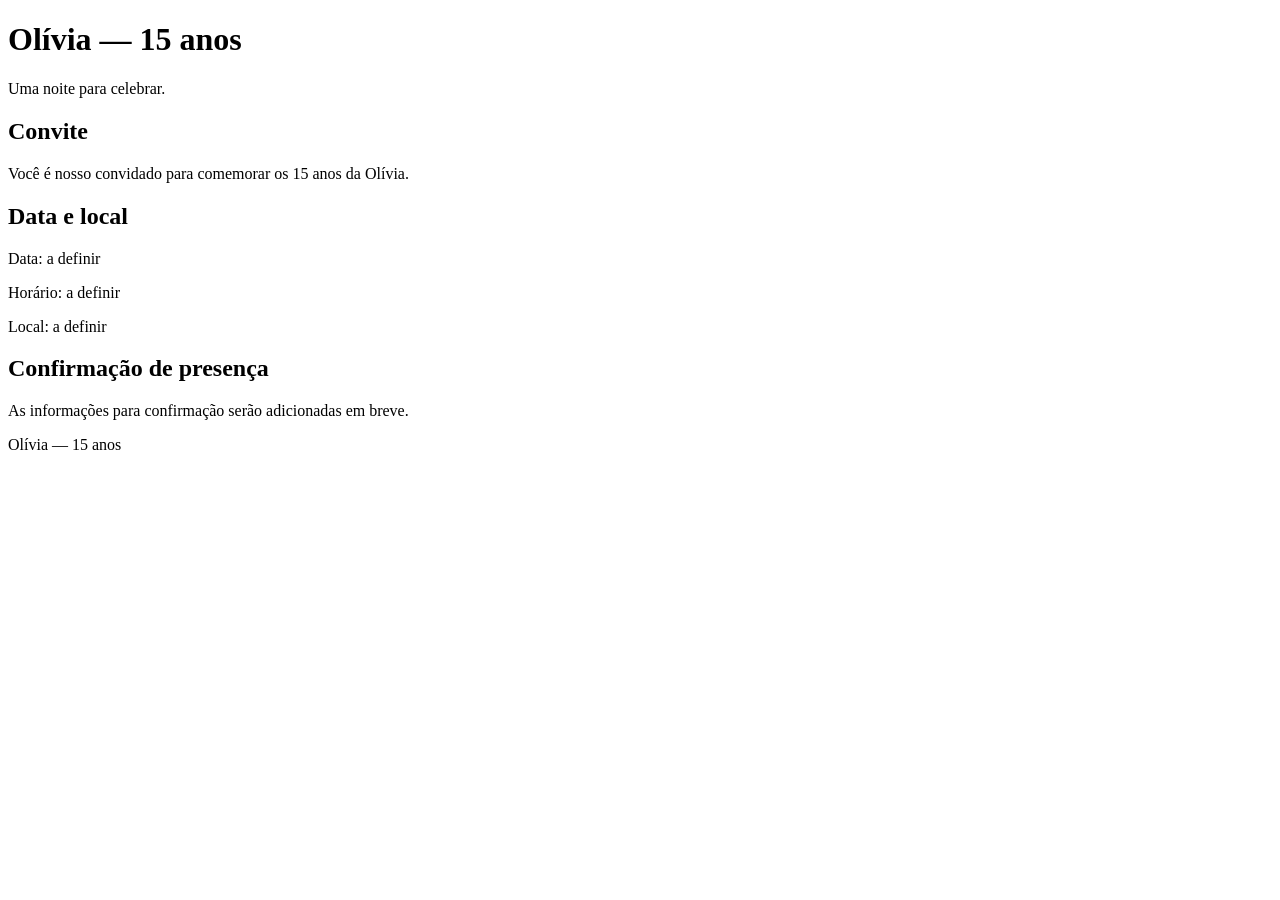
==== index.html @ 4bb615b5 "feat: create raw event index" ====
<!doctype html>
<html lang="pt-BR">
<head>
  <meta charset="utf-8">
  <meta name="viewport" content="width=device-width, initial-scale=1">
  <title>Olívia — 15 anos</title>
</head>
<body>
  <header>
    <h1>Olívia — 15 anos</h1>
    <p>Uma noite para celebrar.</p>
  </header>

  <main>
    <section id="convite">
      <h2>Convite</h2>
      <p>Você é nosso convidado para comemorar os 15 anos da Olívia.</p>
    </section>

    <section id="data-e-local">
      <h2>Data e local</h2>
      <p>Data: a definir</p>
      <p>Horário: a definir</p>
      <p>Local: a definir</p>
    </section>

    <section id="confirmacao">
      <h2>Confirmação de presença</h2>
      <p>As informações para confirmação serão adicionadas em breve.</p>
    </section>
  </main>

  <footer>
    <p>Olívia — 15 anos</p>
  </footer>
</body>
</html>
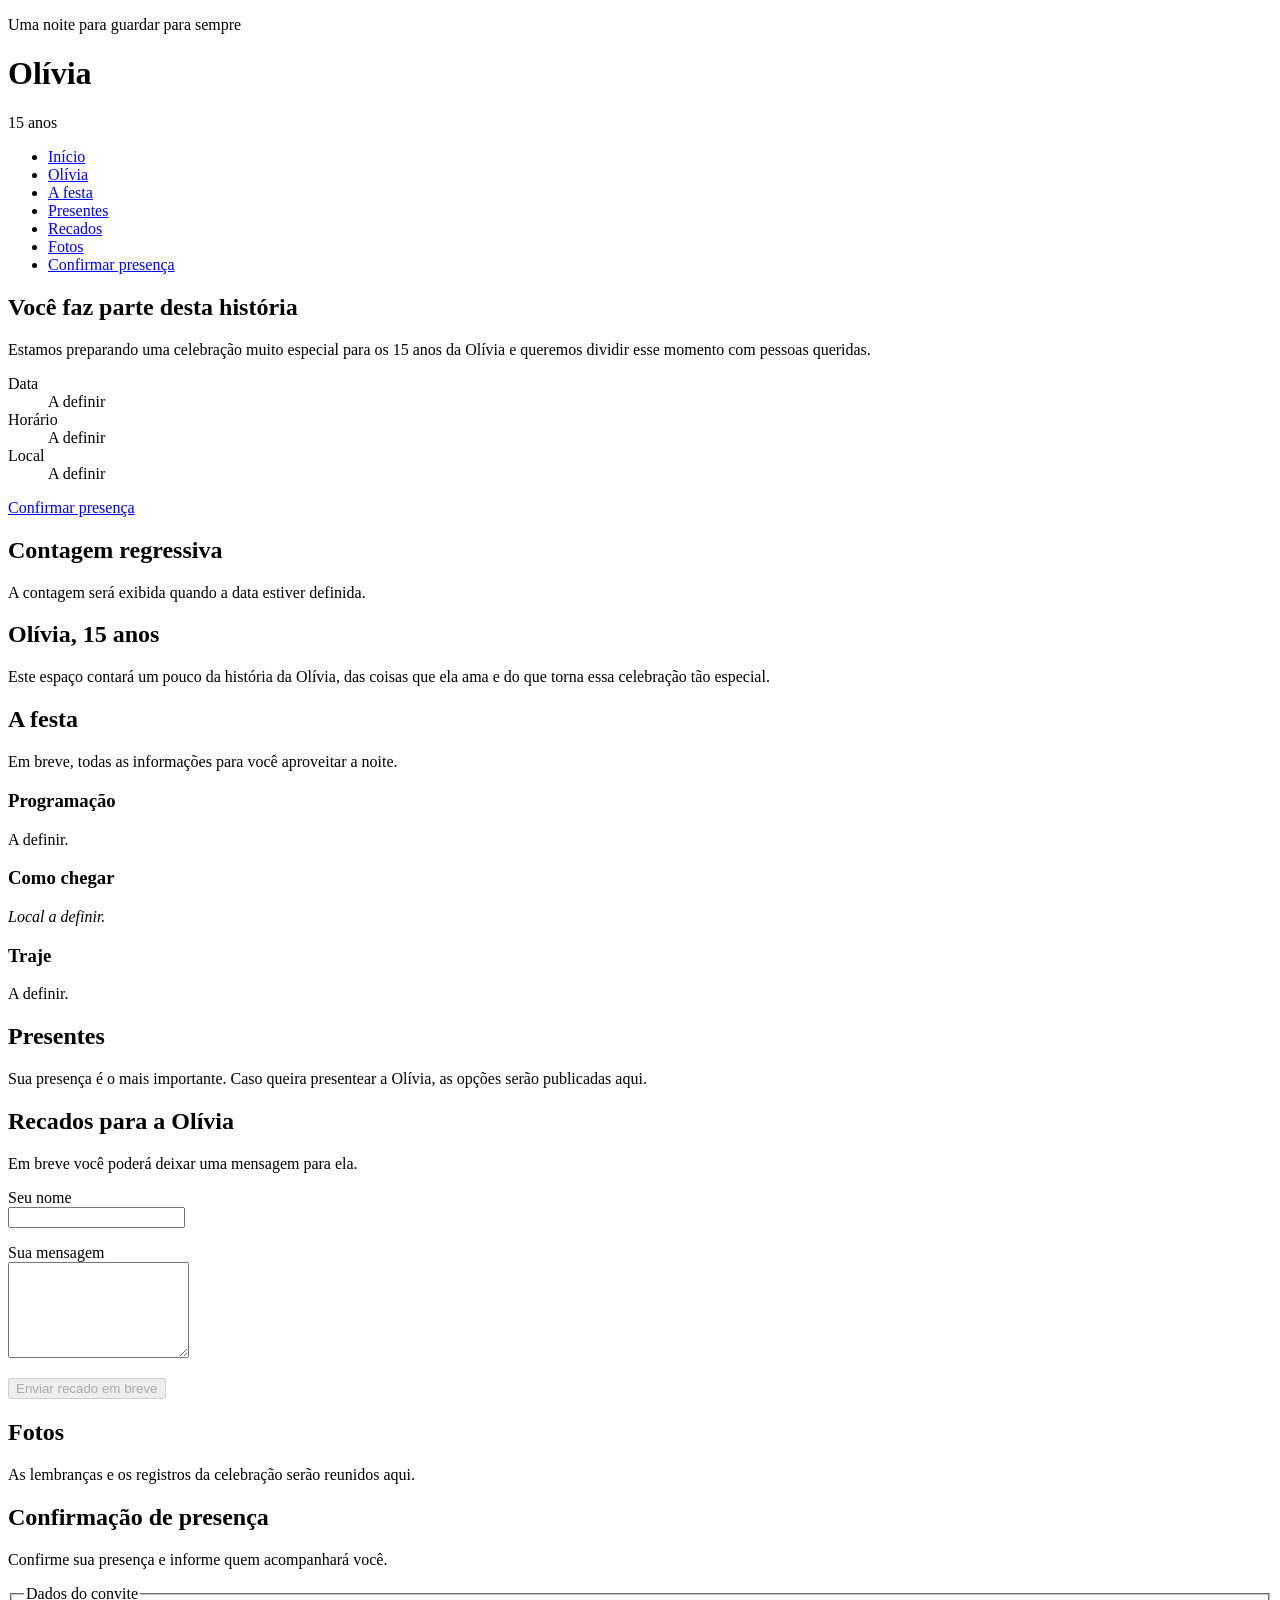
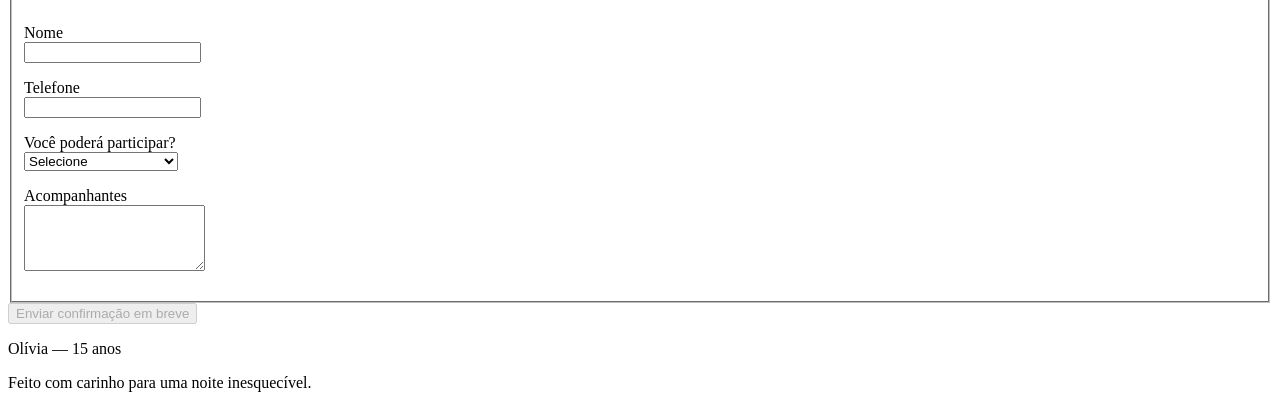
==== commit 83fa3612: "feat: structure Olivia 15 event index" ====
--- a/index.html
+++ b/index.html
@@ -3,35 +3,160 @@
 <head>
   <meta charset="utf-8">
   <meta name="viewport" content="width=device-width, initial-scale=1">
+  <meta name="description" content="Celebração dos 15 anos da Olívia.">
   <title>Olívia — 15 anos</title>
 </head>
 <body>
   <header>
-    <h1>Olívia — 15 anos</h1>
-    <p>Uma noite para celebrar.</p>
+    <p>Uma noite para guardar para sempre</p>
+    <h1>Olívia</h1>
+    <p>15 anos</p>
+
+    <nav aria-label="Navegação principal">
+      <ul>
+        <li><a href="#inicio">Início</a></li>
+        <li><a href="#olivia">Olívia</a></li>
+        <li><a href="#festa">A festa</a></li>
+        <li><a href="#presentes">Presentes</a></li>
+        <li><a href="#recados">Recados</a></li>
+        <li><a href="#fotos">Fotos</a></li>
+        <li><a href="#confirmacao">Confirmar presença</a></li>
+      </ul>
+    </nav>
   </header>
 
   <main>
-    <section id="convite">
-      <h2>Convite</h2>
-      <p>Você é nosso convidado para comemorar os 15 anos da Olívia.</p>
+    <section id="inicio" aria-labelledby="titulo-convite">
+      <h2 id="titulo-convite">Você faz parte desta história</h2>
+      <p>
+        Estamos preparando uma celebração muito especial para os 15 anos da Olívia
+        e queremos dividir esse momento com pessoas queridas.
+      </p>
+
+      <dl>
+        <div>
+          <dt>Data</dt>
+          <dd>A definir</dd>
+        </div>
+        <div>
+          <dt>Horário</dt>
+          <dd>A definir</dd>
+        </div>
+        <div>
+          <dt>Local</dt>
+          <dd>A definir</dd>
+        </div>
+      </dl>
+
+      <p><a href="#confirmacao">Confirmar presença</a></p>
     </section>
 
-    <section id="data-e-local">
-      <h2>Data e local</h2>
-      <p>Data: a definir</p>
-      <p>Horário: a definir</p>
-      <p>Local: a definir</p>
+    <section id="contagem" aria-labelledby="titulo-contagem">
+      <h2 id="titulo-contagem">Contagem regressiva</h2>
+      <p>A contagem será exibida quando a data estiver definida.</p>
     </section>
 
-    <section id="confirmacao">
-      <h2>Confirmação de presença</h2>
-      <p>As informações para confirmação serão adicionadas em breve.</p>
+    <section id="olivia" aria-labelledby="titulo-olivia">
+      <h2 id="titulo-olivia">Olívia, 15 anos</h2>
+      <p>
+        Este espaço contará um pouco da história da Olívia, das coisas que ela ama
+        e do que torna essa celebração tão especial.
+      </p>
+    </section>
+
+    <section id="festa" aria-labelledby="titulo-festa">
+      <h2 id="titulo-festa">A festa</h2>
+      <p>Em breve, todas as informações para você aproveitar a noite.</p>
+
+      <article>
+        <h3>Programação</h3>
+        <p>A definir.</p>
+      </article>
+
+      <article>
+        <h3>Como chegar</h3>
+        <address>Local a definir.</address>
+      </article>
+
+      <article>
+        <h3>Traje</h3>
+        <p>A definir.</p>
+      </article>
+    </section>
+
+    <section id="presentes" aria-labelledby="titulo-presentes">
+      <h2 id="titulo-presentes">Presentes</h2>
+      <p>
+        Sua presença é o mais importante. Caso queira presentear a Olívia,
+        as opções serão publicadas aqui.
+      </p>
+    </section>
+
+    <section id="recados" aria-labelledby="titulo-recados">
+      <h2 id="titulo-recados">Recados para a Olívia</h2>
+      <p>Em breve você poderá deixar uma mensagem para ela.</p>
+
+      <form>
+        <p>
+          <label for="nome-recado">Seu nome</label><br>
+          <input id="nome-recado" name="nome" type="text" autocomplete="name">
+        </p>
+
+        <p>
+          <label for="mensagem-recado">Sua mensagem</label><br>
+          <textarea id="mensagem-recado" name="mensagem" rows="6"></textarea>
+        </p>
+
+        <button type="submit" disabled>Enviar recado em breve</button>
+      </form>
+    </section>
+
+    <section id="fotos" aria-labelledby="titulo-fotos">
+      <h2 id="titulo-fotos">Fotos</h2>
+      <p>As lembranças e os registros da celebração serão reunidos aqui.</p>
+    </section>
+
+    <section id="confirmacao" aria-labelledby="titulo-confirmacao">
+      <h2 id="titulo-confirmacao">Confirmação de presença</h2>
+      <p>Confirme sua presença e informe quem acompanhará você.</p>
+
+      <form>
+        <fieldset>
+          <legend>Dados do convite</legend>
+
+          <p>
+            <label for="nome-convidado">Nome</label><br>
+            <input id="nome-convidado" name="nome" type="text" autocomplete="name" required>
+          </p>
+
+          <p>
+            <label for="telefone-convidado">Telefone</label><br>
+            <input id="telefone-convidado" name="telefone" type="tel" autocomplete="tel">
+          </p>
+
+          <p>
+            <label for="presenca">Você poderá participar?</label><br>
+            <select id="presenca" name="presenca" required>
+              <option value="">Selecione</option>
+              <option value="sim">Sim, estarei presente</option>
+              <option value="nao">Não poderei participar</option>
+            </select>
+          </p>
+
+          <p>
+            <label for="acompanhantes">Acompanhantes</label><br>
+            <textarea id="acompanhantes" name="acompanhantes" rows="4"></textarea>
+          </p>
+        </fieldset>
+
+        <button type="submit" disabled>Enviar confirmação em breve</button>
+      </form>
     </section>
   </main>
 
   <footer>
     <p>Olívia — 15 anos</p>
+    <p>Feito com carinho para uma noite inesquecível.</p>
   </footer>
 </body>
 </html>
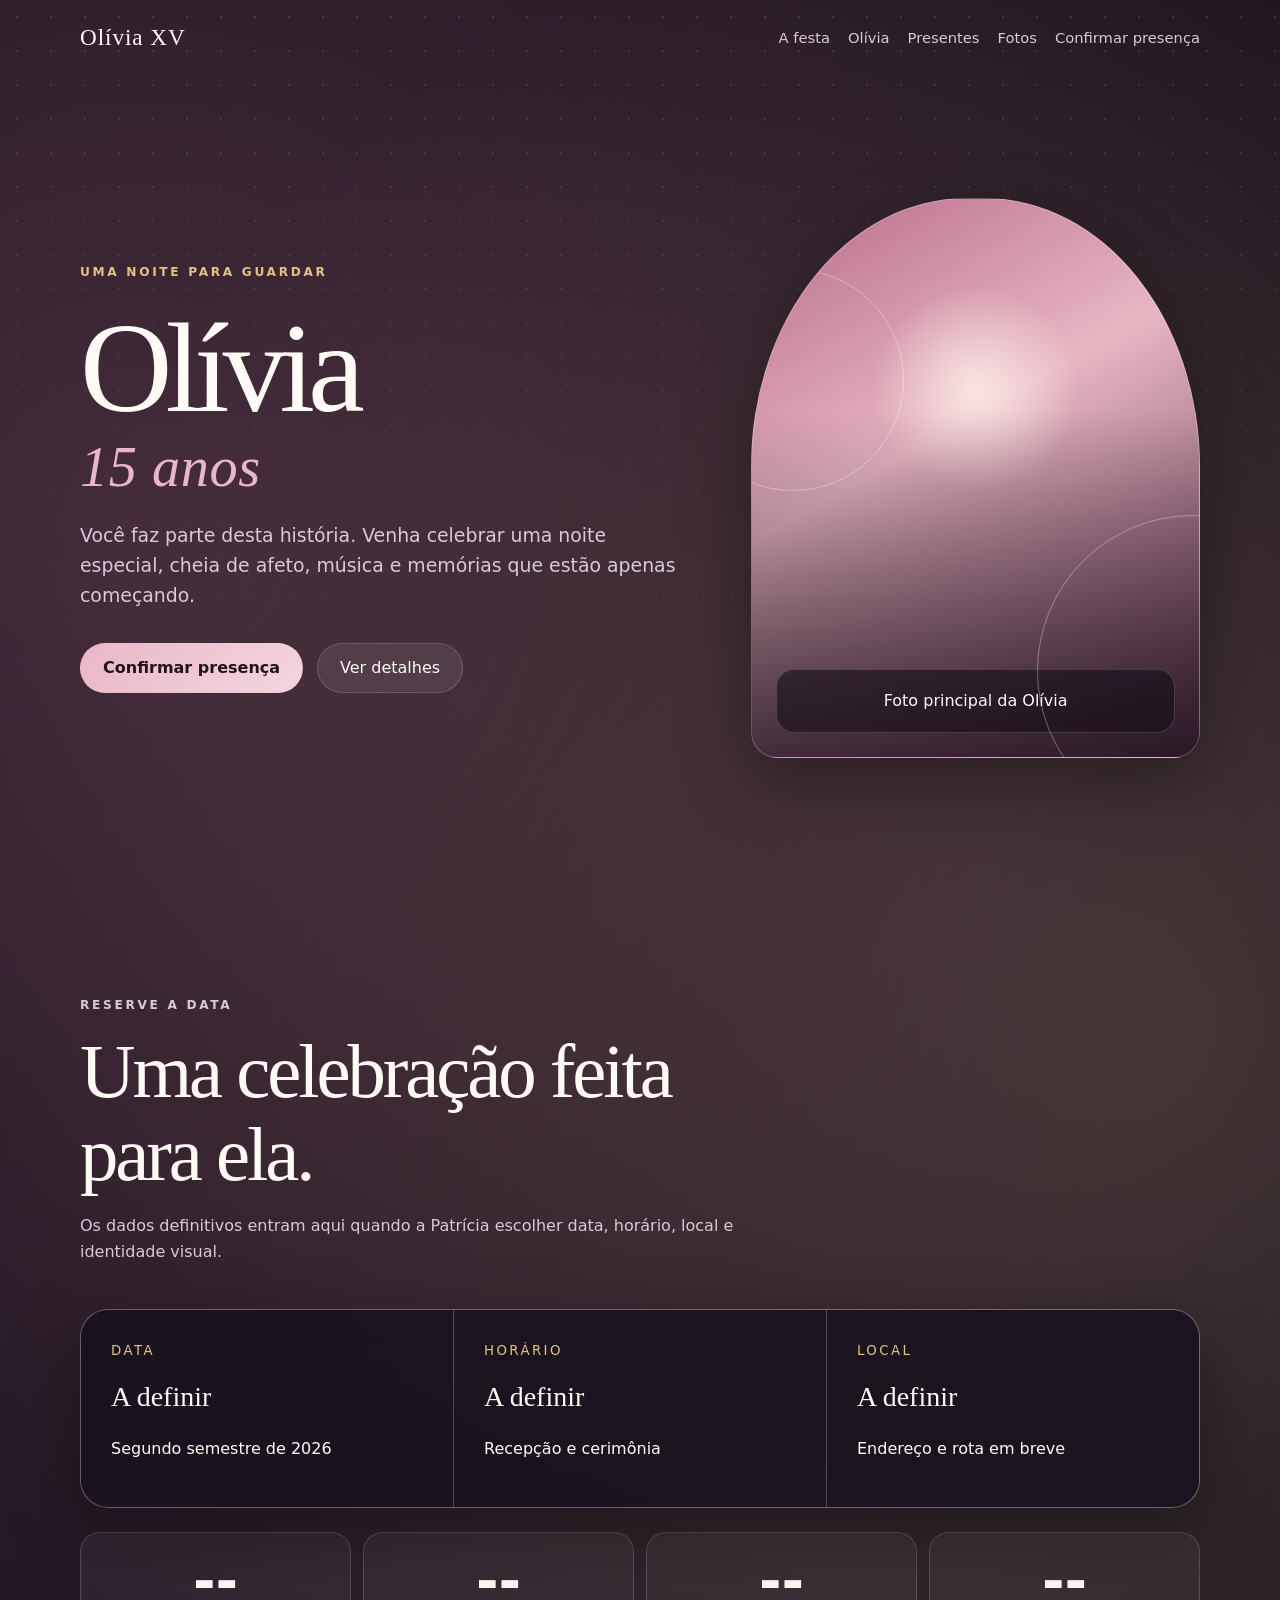
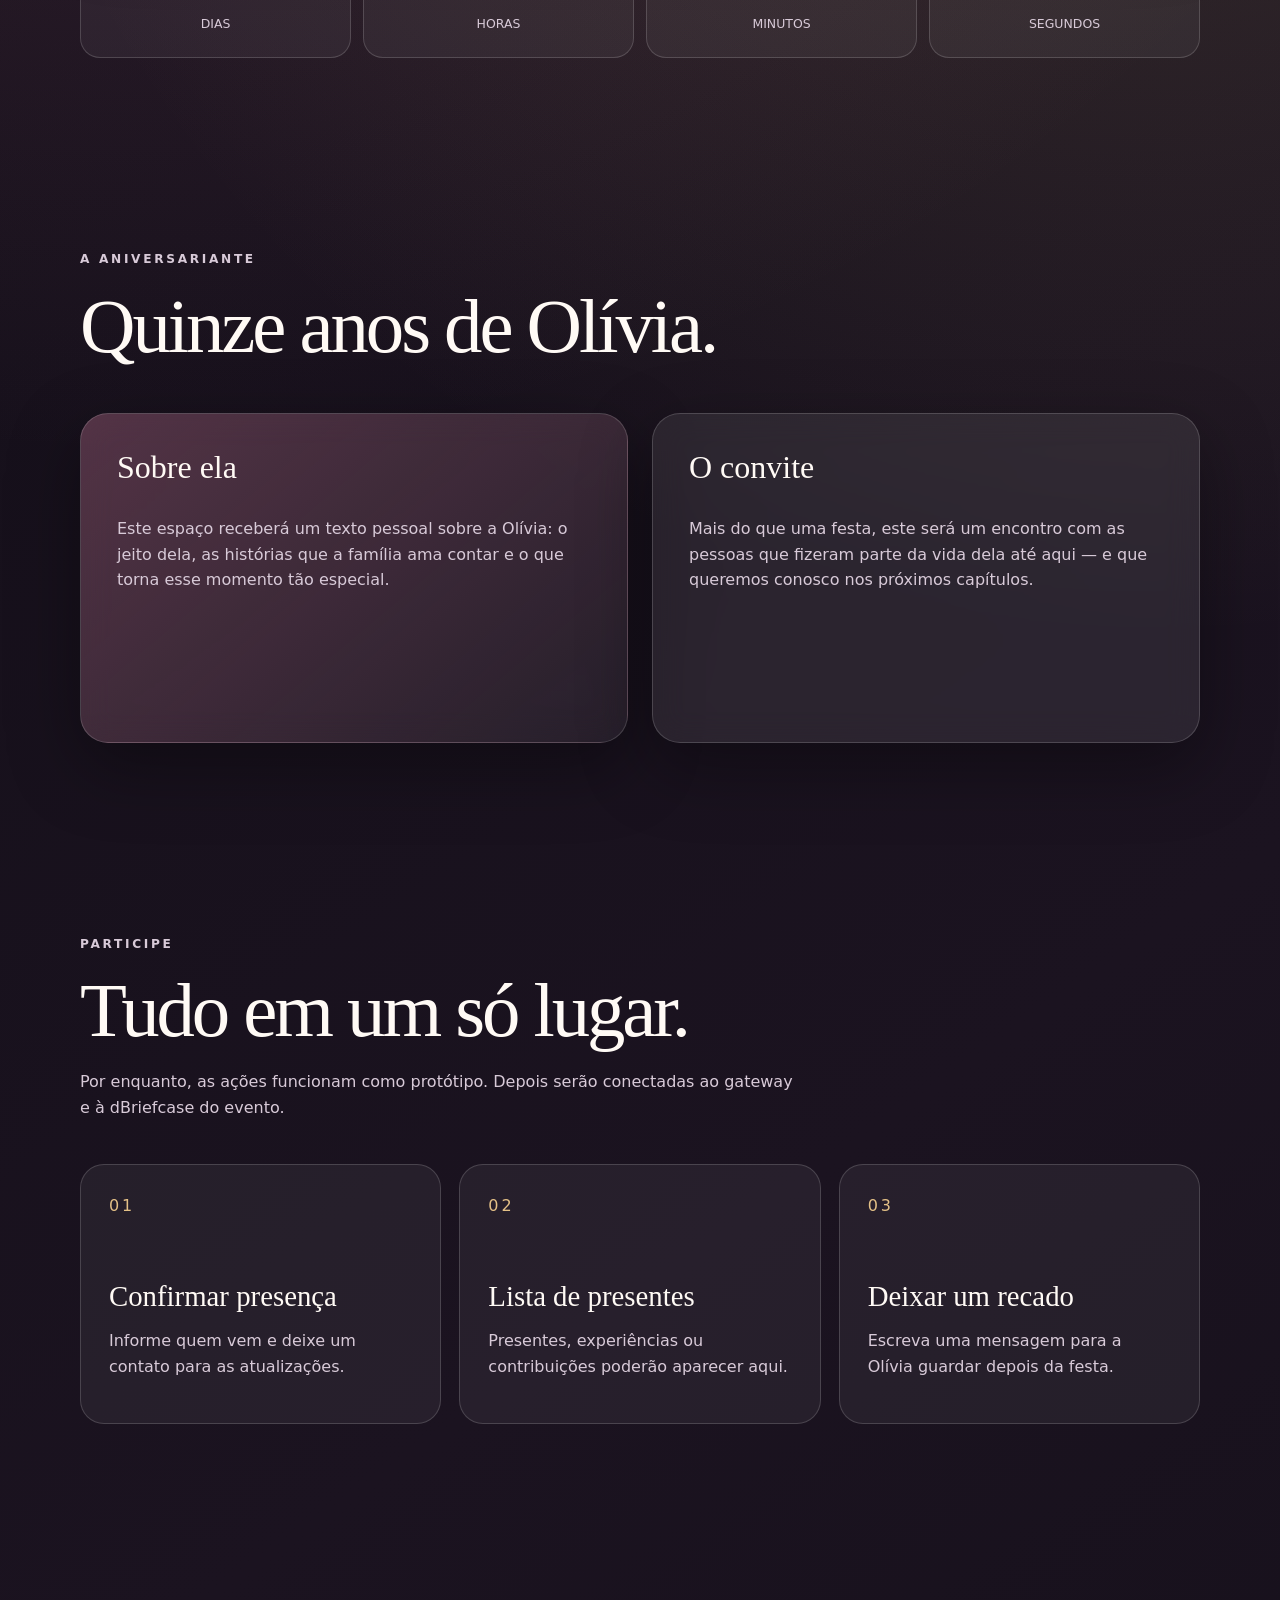
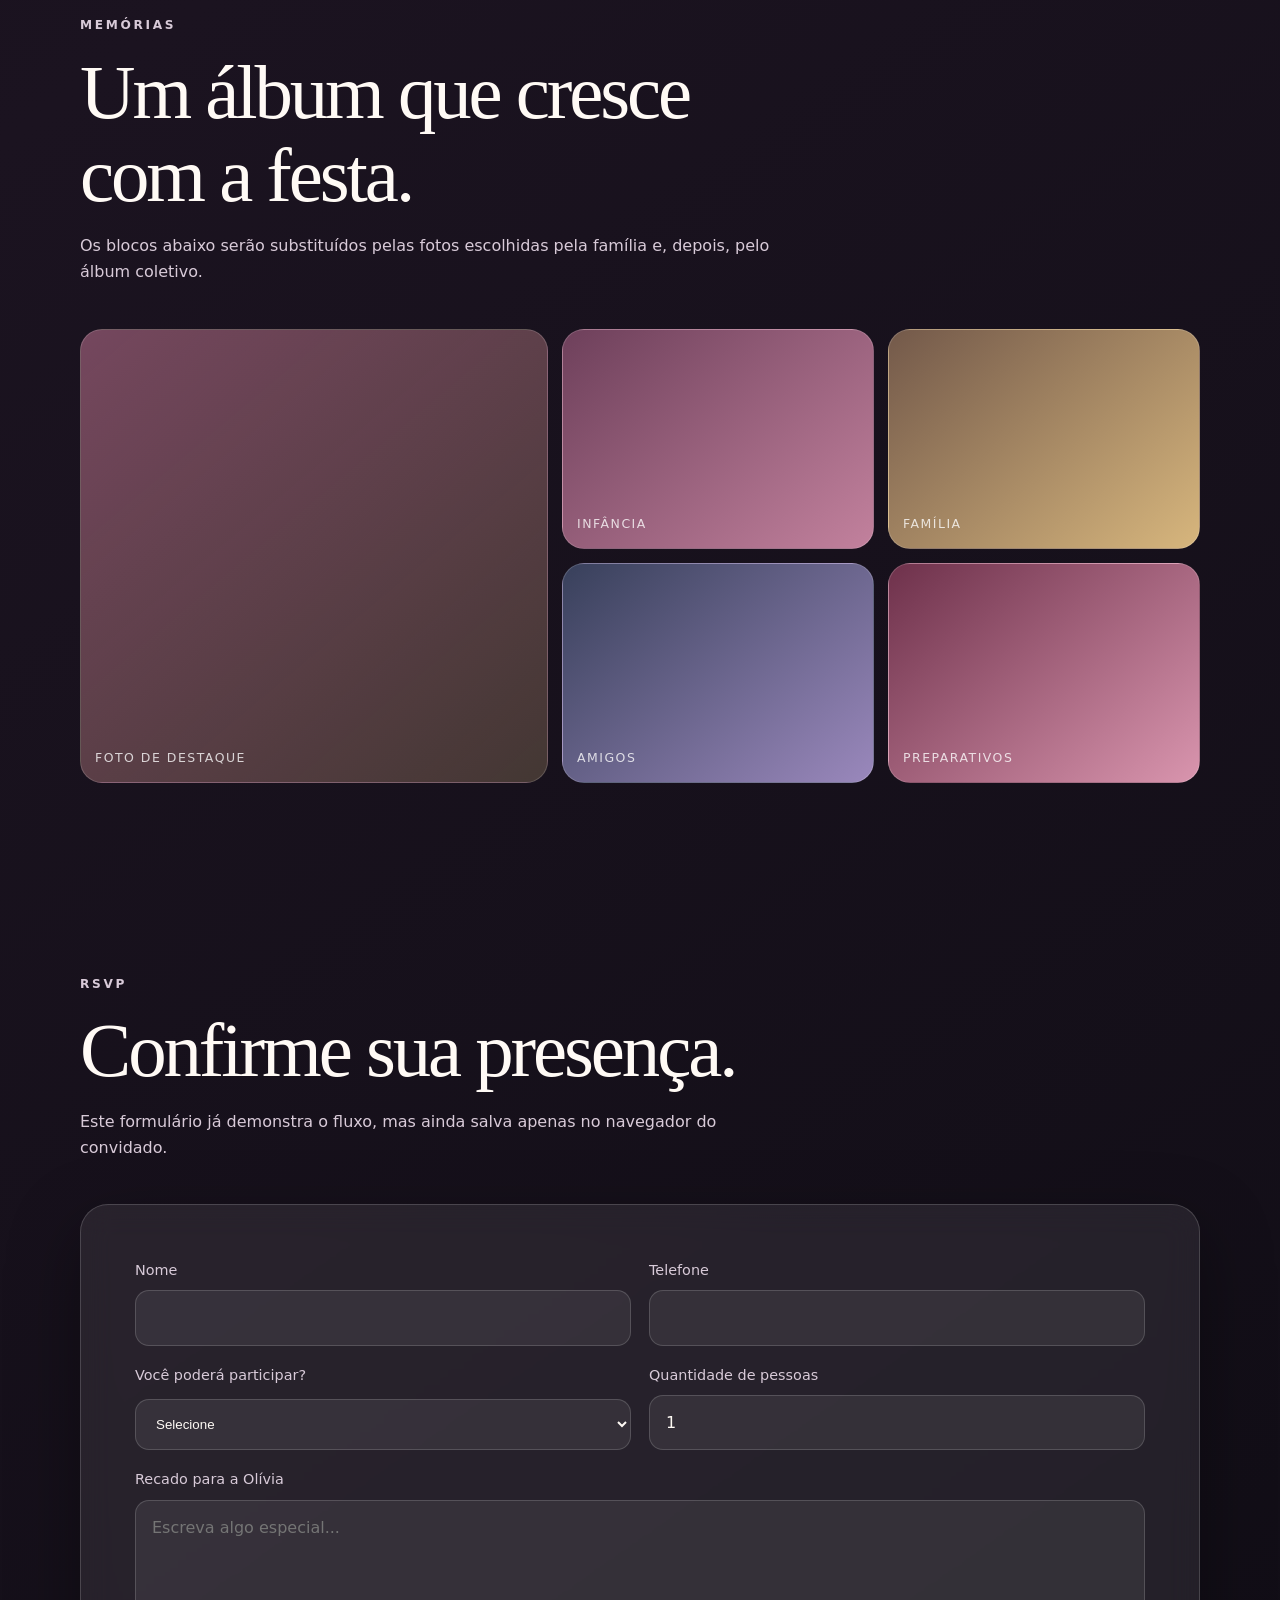
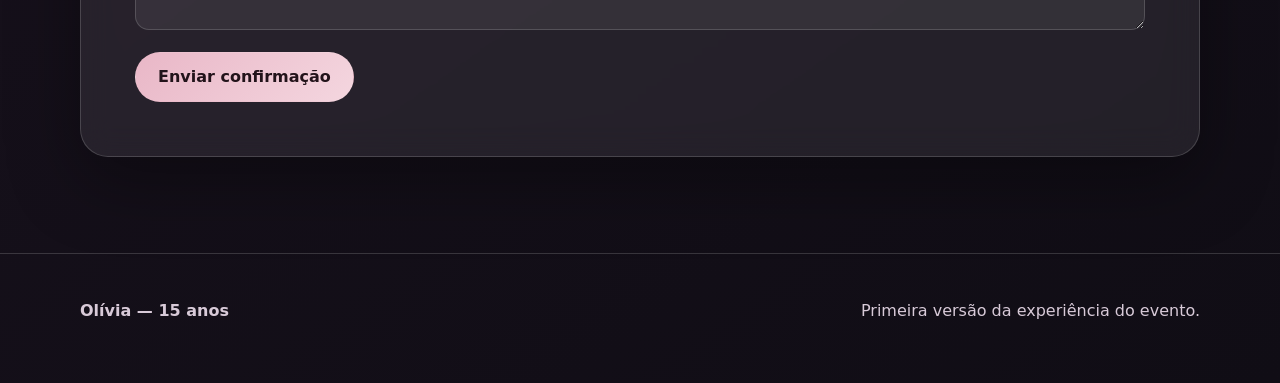
==== commit 4a47271f: "feat: add styled and interactive Olivia 15 landing page" ====
--- a/index.html
+++ b/index.html
@@ -5,158 +5,727 @@
   <meta name="viewport" content="width=device-width, initial-scale=1">
   <meta name="description" content="Celebração dos 15 anos da Olívia.">
   <title>Olívia — 15 anos</title>
+  <style>
+    :root {
+      --bg: #120f18;
+      --surface: rgba(255, 255, 255, 0.08);
+      --surface-strong: rgba(255, 255, 255, 0.14);
+      --text: #fffaf5;
+      --muted: #d8cad8;
+      --accent: #e9b7c7;
+      --accent-strong: #c97898;
+      --gold: #e4c187;
+      --border: rgba(255, 255, 255, 0.16);
+      --shadow: 0 24px 70px rgba(0, 0, 0, 0.35);
+      --radius: 28px;
+      --max-width: 1120px;
+    }
+
+    * { box-sizing: border-box; }
+    html { scroll-behavior: smooth; }
+    body {
+      margin: 0;
+      min-height: 100vh;
+      color: var(--text);
+      background:
+        radial-gradient(circle at 10% 10%, rgba(201, 120, 152, 0.28), transparent 32%),
+        radial-gradient(circle at 90% 20%, rgba(228, 193, 135, 0.18), transparent 28%),
+        linear-gradient(145deg, #0f0c14 0%, #1b1320 55%, #100d15 100%);
+      font-family: Inter, ui-sans-serif, system-ui, -apple-system, BlinkMacSystemFont, "Segoe UI", sans-serif;
+      line-height: 1.6;
+    }
+
+    body::before {
+      content: "";
+      position: fixed;
+      inset: 0;
+      pointer-events: none;
+      opacity: 0.12;
+      background-image: radial-gradient(circle, #fff 0.8px, transparent 0.8px);
+      background-size: 34px 34px;
+      mask-image: linear-gradient(to bottom, #000, transparent 85%);
+    }
+
+    a { color: inherit; }
+    button, input, textarea { font: inherit; }
+    button { cursor: pointer; }
+
+    .container {
+      width: min(calc(100% - 32px), var(--max-width));
+      margin: 0 auto;
+    }
+
+    .site-header {
+      position: fixed;
+      inset: 0 0 auto;
+      z-index: 20;
+      border-bottom: 1px solid transparent;
+      transition: 220ms ease;
+    }
+
+    .site-header.is-scrolled {
+      background: rgba(18, 15, 24, 0.84);
+      backdrop-filter: blur(18px);
+      border-color: var(--border);
+    }
+
+    .nav {
+      min-height: 76px;
+      display: flex;
+      align-items: center;
+      justify-content: space-between;
+      gap: 24px;
+    }
+
+    .brand {
+      text-decoration: none;
+      font-family: Georgia, "Times New Roman", serif;
+      font-size: 1.45rem;
+      letter-spacing: 0.04em;
+    }
+
+    .nav-links {
+      display: flex;
+      align-items: center;
+      gap: 18px;
+    }
+
+    .nav-links a {
+      text-decoration: none;
+      color: var(--muted);
+      font-size: 0.92rem;
+    }
+
+    .nav-links a:hover { color: var(--text); }
+
+    .menu-button {
+      display: none;
+      color: var(--text);
+      background: var(--surface);
+      border: 1px solid var(--border);
+      border-radius: 999px;
+      padding: 9px 14px;
+    }
+
+    .hero {
+      min-height: 100svh;
+      display: grid;
+      align-items: center;
+      padding: 128px 0 72px;
+    }
+
+    .hero-grid {
+      display: grid;
+      grid-template-columns: 1.15fr 0.85fr;
+      gap: 64px;
+      align-items: center;
+    }
+
+    .eyebrow {
+      margin: 0 0 16px;
+      color: var(--gold);
+      text-transform: uppercase;
+      letter-spacing: 0.22em;
+      font-size: 0.76rem;
+      font-weight: 700;
+    }
+
+    h1, h2, h3 { margin-top: 0; line-height: 1.08; }
+
+    h1 {
+      margin-bottom: 22px;
+      max-width: 760px;
+      font-family: Georgia, "Times New Roman", serif;
+      font-size: clamp(4rem, 10vw, 8.5rem);
+      font-weight: 400;
+      letter-spacing: -0.055em;
+    }
+
+    h1 span {
+      display: block;
+      color: var(--accent);
+      font-style: italic;
+      font-size: 0.44em;
+      letter-spacing: 0.01em;
+    }
+
+    .hero-copy {
+      max-width: 640px;
+      color: var(--muted);
+      font-size: clamp(1rem, 2vw, 1.18rem);
+    }
+
+    .hero-actions {
+      display: flex;
+      flex-wrap: wrap;
+      gap: 14px;
+      margin-top: 32px;
+    }
+
+    .button {
+      display: inline-flex;
+      align-items: center;
+      justify-content: center;
+      min-height: 50px;
+      padding: 0 22px;
+      border: 1px solid var(--border);
+      border-radius: 999px;
+      text-decoration: none;
+      transition: transform 180ms ease, background 180ms ease, border-color 180ms ease;
+    }
+
+    .button:hover { transform: translateY(-2px); }
+    .button-primary {
+      color: #22131a;
+      background: linear-gradient(135deg, var(--accent), #f4d6df);
+      border-color: transparent;
+      font-weight: 800;
+    }
+
+    .button-secondary { background: var(--surface); }
+
+    .portrait-card {
+      position: relative;
+      min-height: 560px;
+      border-radius: 48% 48% 26px 26px;
+      overflow: hidden;
+      background:
+        linear-gradient(to top, rgba(20, 12, 20, 0.7), transparent 62%),
+        radial-gradient(circle at 50% 34%, rgba(255, 244, 237, 0.78), transparent 24%),
+        linear-gradient(150deg, #b76b88 0%, #e8b5c3 42%, #5e344e 100%);
+      box-shadow: var(--shadow);
+      border: 1px solid rgba(255, 255, 255, 0.24);
+    }
+
+    .portrait-card::before,
+    .portrait-card::after {
+      content: "";
+      position: absolute;
+      border-radius: 50%;
+      border: 1px solid rgba(255, 255, 255, 0.34);
+    }
+
+    .portrait-card::before { width: 220px; height: 220px; top: 70px; left: -70px; }
+    .portrait-card::after { width: 310px; height: 310px; right: -150px; bottom: -70px; }
+
+    .portrait-label {
+      position: absolute;
+      right: 24px;
+      bottom: 24px;
+      left: 24px;
+      padding: 18px;
+      text-align: center;
+      border: 1px solid var(--border);
+      border-radius: 18px;
+      background: rgba(16, 12, 20, 0.56);
+      backdrop-filter: blur(14px);
+    }
+
+    section { padding: 96px 0; }
+
+    .section-heading {
+      max-width: 720px;
+      margin-bottom: 44px;
+    }
+
+    .section-heading h2 {
+      margin-bottom: 16px;
+      font-family: Georgia, "Times New Roman", serif;
+      font-size: clamp(2.4rem, 6vw, 4.8rem);
+      font-weight: 400;
+      letter-spacing: -0.04em;
+    }
+
+    .section-heading p { color: var(--muted); }
+
+    .event-panel,
+    .story-card,
+    .form-card {
+      border: 1px solid var(--border);
+      background: var(--surface);
+      box-shadow: var(--shadow);
+      backdrop-filter: blur(16px);
+    }
+
+    .event-panel {
+      display: grid;
+      grid-template-columns: repeat(3, 1fr);
+      gap: 1px;
+      overflow: hidden;
+      border-radius: var(--radius);
+      background-color: var(--border);
+    }
+
+    .event-detail {
+      min-height: 190px;
+      padding: 30px;
+      background: rgba(24, 18, 29, 0.94);
+    }
+
+    .event-detail small {
+      display: block;
+      margin-bottom: 14px;
+      color: var(--gold);
+      text-transform: uppercase;
+      letter-spacing: 0.18em;
+    }
+
+    .event-detail strong {
+      display: block;
+      font-family: Georgia, "Times New Roman", serif;
+      font-size: 1.75rem;
+      font-weight: 400;
+    }
+
+    .countdown {
+      display: grid;
+      grid-template-columns: repeat(4, minmax(0, 1fr));
+      gap: 12px;
+      margin-top: 24px;
+    }
+
+    .countdown-item {
+      padding: 22px 10px;
+      text-align: center;
+      border: 1px solid var(--border);
+      border-radius: 20px;
+      background: rgba(255, 255, 255, 0.05);
+    }
+
+    .countdown-item strong {
+      display: block;
+      font-size: clamp(1.8rem, 5vw, 3.4rem);
+      line-height: 1;
+    }
+
+    .countdown-item span { color: var(--muted); font-size: 0.78rem; text-transform: uppercase; }
+
+    .story-grid {
+      display: grid;
+      grid-template-columns: repeat(2, 1fr);
+      gap: 24px;
+    }
+
+    .story-card {
+      min-height: 330px;
+      padding: 36px;
+      border-radius: var(--radius);
+    }
+
+    .story-card.featured {
+      background:
+        linear-gradient(140deg, rgba(201, 120, 152, 0.34), rgba(255, 255, 255, 0.06));
+    }
+
+    .story-card h3 {
+      font-family: Georgia, "Times New Roman", serif;
+      font-size: 2rem;
+      font-weight: 400;
+    }
+
+    .story-card p { color: var(--muted); }
+
+    .cards {
+      display: grid;
+      grid-template-columns: repeat(3, 1fr);
+      gap: 18px;
+    }
+
+    .action-card {
+      min-height: 260px;
+      display: flex;
+      flex-direction: column;
+      justify-content: space-between;
+      padding: 28px;
+      color: inherit;
+      text-decoration: none;
+      border: 1px solid var(--border);
+      border-radius: 24px;
+      background: rgba(255, 255, 255, 0.055);
+      transition: transform 180ms ease, background 180ms ease;
+    }
+
+    .action-card:hover {
+      transform: translateY(-5px);
+      background: var(--surface-strong);
+    }
+
+    .action-card .number { color: var(--gold); letter-spacing: 0.18em; }
+    .action-card h3 { margin-bottom: 8px; font-family: Georgia, serif; font-size: 1.8rem; font-weight: 400; }
+    .action-card p { color: var(--muted); }
+
+    .gallery {
+      display: grid;
+      grid-template-columns: 1.2fr 0.8fr 0.8fr;
+      grid-auto-rows: 220px;
+      gap: 14px;
+    }
+
+    .gallery-item {
+      position: relative;
+      overflow: hidden;
+      border: 1px solid var(--border);
+      border-radius: 22px;
+      background: linear-gradient(140deg, rgba(201, 120, 152, 0.52), rgba(228, 193, 135, 0.22));
+    }
+
+    .gallery-item:first-child { grid-row: span 2; }
+    .gallery-item:nth-child(2) { background: linear-gradient(140deg, #6e405b, #c2819d); }
+    .gallery-item:nth-child(3) { background: linear-gradient(140deg, #73594a, #d7b67d); }
+    .gallery-item:nth-child(4) { background: linear-gradient(140deg, #38405b, #9a88bc); }
+    .gallery-item:nth-child(5) { background: linear-gradient(140deg, #6e314b, #d995ae); }
+
+    .gallery-item span {
+      position: absolute;
+      right: 14px;
+      bottom: 14px;
+      left: 14px;
+      color: rgba(255,255,255,.78);
+      font-size: 0.78rem;
+      text-transform: uppercase;
+      letter-spacing: .12em;
+    }
+
+    .form-card {
+      padding: clamp(24px, 5vw, 54px);
+      border-radius: var(--radius);
+    }
+
+    .form-grid {
+      display: grid;
+      grid-template-columns: repeat(2, 1fr);
+      gap: 18px;
+    }
+
+    .field { display: grid; gap: 8px; }
+    .field.full { grid-column: 1 / -1; }
+    label { color: var(--muted); font-size: 0.9rem; }
+
+    input, textarea, select {
+      width: 100%;
+      color: var(--text);
+      background: rgba(255, 255, 255, 0.07);
+      border: 1px solid var(--border);
+      border-radius: 14px;
+      padding: 14px 16px;
+      outline: none;
+    }
+
+    input:focus, textarea:focus, select:focus {
+      border-color: var(--accent);
+      box-shadow: 0 0 0 4px rgba(233, 183, 199, 0.12);
+    }
+
+    textarea { min-height: 130px; resize: vertical; }
+
+    .form-actions {
+      display: flex;
+      align-items: center;
+      gap: 14px;
+      margin-top: 22px;
+    }
+
+    .status-message { color: var(--accent); }
+
+    footer {
+      padding: 44px 0 60px;
+      color: var(--muted);
+      border-top: 1px solid var(--border);
+    }
+
+    .footer-row {
+      display: flex;
+      align-items: center;
+      justify-content: space-between;
+      gap: 24px;
+    }
+
+    .reveal {
+      opacity: 0;
+      transform: translateY(24px);
+      transition: opacity 700ms ease, transform 700ms ease;
+    }
+
+    .reveal.is-visible { opacity: 1; transform: none; }
+
+    @media (max-width: 840px) {
+      .hero-grid, .story-grid { grid-template-columns: 1fr; }
+      .portrait-card { min-height: 420px; }
+      .event-panel, .cards { grid-template-columns: 1fr; }
+      .gallery { grid-template-columns: 1fr 1fr; }
+      .gallery-item:first-child { grid-row: auto; grid-column: 1 / -1; }
+      .nav-links {
+        position: absolute;
+        top: 72px;
+        right: 16px;
+        left: 16px;
+        display: none;
+        flex-direction: column;
+        align-items: stretch;
+        padding: 18px;
+        border: 1px solid var(--border);
+        border-radius: 18px;
+        background: rgba(18, 15, 24, 0.96);
+      }
+      .nav-links.is-open { display: flex; }
+      .menu-button { display: inline-flex; }
+    }
+
+    @media (max-width: 560px) {
+      section { padding: 72px 0; }
+      .countdown { grid-template-columns: repeat(2, 1fr); }
+      .gallery, .form-grid { grid-template-columns: 1fr; }
+      .gallery-item:first-child { grid-column: auto; }
+      .footer-row { align-items: flex-start; flex-direction: column; }
+    }
+
+    @media (prefers-reduced-motion: reduce) {
+      html { scroll-behavior: auto; }
+      *, *::before, *::after { transition-duration: 0.01ms !important; }
+    }
+  </style>
 </head>
 <body>
-  <header>
-    <p>Uma noite para guardar para sempre</p>
-    <h1>Olívia</h1>
-    <p>15 anos</p>
-
-    <nav aria-label="Navegação principal">
-      <ul>
-        <li><a href="#inicio">Início</a></li>
-        <li><a href="#olivia">Olívia</a></li>
-        <li><a href="#festa">A festa</a></li>
-        <li><a href="#presentes">Presentes</a></li>
-        <li><a href="#recados">Recados</a></li>
-        <li><a href="#fotos">Fotos</a></li>
-        <li><a href="#confirmacao">Confirmar presença</a></li>
-      </ul>
+  <header class="site-header" id="site-header">
+    <nav class="nav container" aria-label="Navegação principal">
+      <a class="brand" href="#inicio">Olívia XV</a>
+      <button class="menu-button" id="menu-button" type="button" aria-expanded="false" aria-controls="nav-links">Menu</button>
+      <div class="nav-links" id="nav-links">
+        <a href="#festa">A festa</a>
+        <a href="#olivia">Olívia</a>
+        <a href="#presentes">Presentes</a>
+        <a href="#fotos">Fotos</a>
+        <a href="#confirmacao">Confirmar presença</a>
+      </div>
     </nav>
   </header>
 
   <main>
-    <section id="inicio" aria-labelledby="titulo-convite">
-      <h2 id="titulo-convite">Você faz parte desta história</h2>
-      <p>
-        Estamos preparando uma celebração muito especial para os 15 anos da Olívia
-        e queremos dividir esse momento com pessoas queridas.
-      </p>
-
-      <dl>
+    <section class="hero" id="inicio">
+      <div class="container hero-grid">
         <div>
-          <dt>Data</dt>
-          <dd>A definir</dd>
-        </div>
-        <div>
-          <dt>Horário</dt>
-          <dd>A definir</dd>
-        </div>
-        <div>
-          <dt>Local</dt>
-          <dd>A definir</dd>
-        </div>
-      </dl>
-
-      <p><a href="#confirmacao">Confirmar presença</a></p>
+          <p class="eyebrow">Uma noite para guardar</p>
+          <h1>Olívia <span>15 anos</span></h1>
+          <p class="hero-copy">Você faz parte desta história. Venha celebrar uma noite especial, cheia de afeto, música e memórias que estão apenas começando.</p>
+          <div class="hero-actions">
+            <a class="button button-primary" href="#confirmacao">Confirmar presença</a>
+            <a class="button button-secondary" href="#festa">Ver detalhes</a>
+          </div>
+        </div>
+        <div class="portrait-card" role="img" aria-label="Espaço reservado para uma foto da Olívia">
+          <div class="portrait-label">Foto principal da Olívia</div>
+        </div>
+      </div>
     </section>
 
-    <section id="contagem" aria-labelledby="titulo-contagem">
-      <h2 id="titulo-contagem">Contagem regressiva</h2>
-      <p>A contagem será exibida quando a data estiver definida.</p>
+    <section id="festa">
+      <div class="container reveal">
+        <div class="section-heading">
+          <p class="eyebrow">Reserve a data</p>
+          <h2>Uma celebração feita para ela.</h2>
+          <p>Os dados definitivos entram aqui quando a Patrícia escolher data, horário, local e identidade visual.</p>
+        </div>
+
+        <div class="event-panel">
+          <div class="event-detail"><small>Data</small><strong>A definir</strong><p>Segundo semestre de 2026</p></div>
+          <div class="event-detail"><small>Horário</small><strong>A definir</strong><p>Recepção e cerimônia</p></div>
+          <div class="event-detail"><small>Local</small><strong>A definir</strong><p>Endereço e rota em breve</p></div>
+        </div>
+
+        <div class="countdown" aria-label="Contagem regressiva">
+          <div class="countdown-item"><strong id="days">--</strong><span>Dias</span></div>
+          <div class="countdown-item"><strong id="hours">--</strong><span>Horas</span></div>
+          <div class="countdown-item"><strong id="minutes">--</strong><span>Minutos</span></div>
+          <div class="countdown-item"><strong id="seconds">--</strong><span>Segundos</span></div>
+        </div>
+      </div>
     </section>
 
-    <section id="olivia" aria-labelledby="titulo-olivia">
-      <h2 id="titulo-olivia">Olívia, 15 anos</h2>
-      <p>
-        Este espaço contará um pouco da história da Olívia, das coisas que ela ama
-        e do que torna essa celebração tão especial.
-      </p>
+    <section id="olivia">
+      <div class="container reveal">
+        <div class="section-heading">
+          <p class="eyebrow">A aniversariante</p>
+          <h2>Quinze anos de Olívia.</h2>
+        </div>
+        <div class="story-grid">
+          <article class="story-card featured">
+            <h3>Sobre ela</h3>
+            <p>Este espaço receberá um texto pessoal sobre a Olívia: o jeito dela, as histórias que a família ama contar e o que torna esse momento tão especial.</p>
+          </article>
+          <article class="story-card">
+            <h3>O convite</h3>
+            <p>Mais do que uma festa, este será um encontro com as pessoas que fizeram parte da vida dela até aqui — e que queremos conosco nos próximos capítulos.</p>
+          </article>
+        </div>
+      </div>
     </section>
 
-    <section id="festa" aria-labelledby="titulo-festa">
-      <h2 id="titulo-festa">A festa</h2>
-      <p>Em breve, todas as informações para você aproveitar a noite.</p>
-
-      <article>
-        <h3>Programação</h3>
-        <p>A definir.</p>
-      </article>
-
-      <article>
-        <h3>Como chegar</h3>
-        <address>Local a definir.</address>
-      </article>
-
-      <article>
-        <h3>Traje</h3>
-        <p>A definir.</p>
-      </article>
+    <section id="presentes">
+      <div class="container reveal">
+        <div class="section-heading">
+          <p class="eyebrow">Participe</p>
+          <h2>Tudo em um só lugar.</h2>
+          <p>Por enquanto, as ações funcionam como protótipo. Depois serão conectadas ao gateway e à dBriefcase do evento.</p>
+        </div>
+        <div class="cards">
+          <a class="action-card" href="#confirmacao"><span class="number">01</span><div><h3>Confirmar presença</h3><p>Informe quem vem e deixe um contato para as atualizações.</p></div></a>
+          <a class="action-card" href="#presentes"><span class="number">02</span><div><h3>Lista de presentes</h3><p>Presentes, experiências ou contribuições poderão aparecer aqui.</p></div></a>
+          <a class="action-card" href="#recados"><span class="number">03</span><div><h3>Deixar um recado</h3><p>Escreva uma mensagem para a Olívia guardar depois da festa.</p></div></a>
+        </div>
+      </div>
     </section>
 
-    <section id="presentes" aria-labelledby="titulo-presentes">
-      <h2 id="titulo-presentes">Presentes</h2>
-      <p>
-        Sua presença é o mais importante. Caso queira presentear a Olívia,
-        as opções serão publicadas aqui.
-      </p>
+    <section id="fotos">
+      <div class="container reveal">
+        <div class="section-heading">
+          <p class="eyebrow">Memórias</p>
+          <h2>Um álbum que cresce com a festa.</h2>
+          <p>Os blocos abaixo serão substituídos pelas fotos escolhidas pela família e, depois, pelo álbum coletivo.</p>
+        </div>
+        <div class="gallery">
+          <div class="gallery-item"><span>Foto de destaque</span></div>
+          <div class="gallery-item"><span>Infância</span></div>
+          <div class="gallery-item"><span>Família</span></div>
+          <div class="gallery-item"><span>Amigos</span></div>
+          <div class="gallery-item"><span>Preparativos</span></div>
+        </div>
+      </div>
     </section>
 
-    <section id="recados" aria-labelledby="titulo-recados">
-      <h2 id="titulo-recados">Recados para a Olívia</h2>
-      <p>Em breve você poderá deixar uma mensagem para ela.</p>
-
-      <form>
-        <p>
-          <label for="nome-recado">Seu nome</label><br>
-          <input id="nome-recado" name="nome" type="text" autocomplete="name">
-        </p>
-
-        <p>
-          <label for="mensagem-recado">Sua mensagem</label><br>
-          <textarea id="mensagem-recado" name="mensagem" rows="6"></textarea>
-        </p>
-
-        <button type="submit" disabled>Enviar recado em breve</button>
-      </form>
-    </section>
-
-    <section id="fotos" aria-labelledby="titulo-fotos">
-      <h2 id="titulo-fotos">Fotos</h2>
-      <p>As lembranças e os registros da celebração serão reunidos aqui.</p>
-    </section>
-
-    <section id="confirmacao" aria-labelledby="titulo-confirmacao">
-      <h2 id="titulo-confirmacao">Confirmação de presença</h2>
-      <p>Confirme sua presença e informe quem acompanhará você.</p>
-
-      <form>
-        <fieldset>
-          <legend>Dados do convite</legend>
-
-          <p>
-            <label for="nome-convidado">Nome</label><br>
-            <input id="nome-convidado" name="nome" type="text" autocomplete="name" required>
-          </p>
-
-          <p>
-            <label for="telefone-convidado">Telefone</label><br>
-            <input id="telefone-convidado" name="telefone" type="tel" autocomplete="tel">
-          </p>
-
-          <p>
-            <label for="presenca">Você poderá participar?</label><br>
-            <select id="presenca" name="presenca" required>
-              <option value="">Selecione</option>
-              <option value="sim">Sim, estarei presente</option>
-              <option value="nao">Não poderei participar</option>
-            </select>
-          </p>
-
-          <p>
-            <label for="acompanhantes">Acompanhantes</label><br>
-            <textarea id="acompanhantes" name="acompanhantes" rows="4"></textarea>
-          </p>
-        </fieldset>
-
-        <button type="submit" disabled>Enviar confirmação em breve</button>
-      </form>
+    <section id="confirmacao">
+      <div class="container reveal">
+        <div class="section-heading">
+          <p class="eyebrow">RSVP</p>
+          <h2>Confirme sua presença.</h2>
+          <p>Este formulário já demonstra o fluxo, mas ainda salva apenas no navegador do convidado.</p>
+        </div>
+
+        <form class="form-card" id="rsvp-form">
+          <div class="form-grid">
+            <div class="field">
+              <label for="name">Nome</label>
+              <input id="name" name="name" type="text" autocomplete="name" required>
+            </div>
+            <div class="field">
+              <label for="phone">Telefone</label>
+              <input id="phone" name="phone" type="tel" autocomplete="tel" required>
+            </div>
+            <div class="field">
+              <label for="attendance">Você poderá participar?</label>
+              <select id="attendance" name="attendance" required>
+                <option value="">Selecione</option>
+                <option value="yes">Sim, estarei lá</option>
+                <option value="no">Infelizmente não poderei ir</option>
+              </select>
+            </div>
+            <div class="field">
+              <label for="guests">Quantidade de pessoas</label>
+              <input id="guests" name="guests" type="number" min="1" max="10" value="1">
+            </div>
+            <div class="field full" id="recados">
+              <label for="message">Recado para a Olívia</label>
+              <textarea id="message" name="message" placeholder="Escreva algo especial..."></textarea>
+            </div>
+          </div>
+          <div class="form-actions">
+            <button class="button button-primary" type="submit">Enviar confirmação</button>
+            <span class="status-message" id="form-status" role="status" aria-live="polite"></span>
+          </div>
+        </form>
+      </div>
     </section>
   </main>
 
   <footer>
-    <p>Olívia — 15 anos</p>
-    <p>Feito com carinho para uma noite inesquecível.</p>
+    <div class="container footer-row">
+      <strong>Olívia — 15 anos</strong>
+      <span>Primeira versão da experiência do evento.</span>
+    </div>
   </footer>
+
+  <script>
+    const EVENT_DATE = null; // Exemplo futuro: "2026-12-05T20:00:00-03:00"
+
+    const header = document.querySelector('#site-header');
+    const menuButton = document.querySelector('#menu-button');
+    const navLinks = document.querySelector('#nav-links');
+    const rsvpForm = document.querySelector('#rsvp-form');
+    const formStatus = document.querySelector('#form-status');
+
+    window.addEventListener('scroll', () => {
+      header.classList.toggle('is-scrolled', window.scrollY > 24);
+    }, { passive: true });
+
+    menuButton.addEventListener('click', () => {
+      const isOpen = navLinks.classList.toggle('is-open');
+      menuButton.setAttribute('aria-expanded', String(isOpen));
+    });
+
+    navLinks.querySelectorAll('a').forEach((link) => {
+      link.addEventListener('click', () => {
+        navLinks.classList.remove('is-open');
+        menuButton.setAttribute('aria-expanded', 'false');
+      });
+    });
+
+    const revealObserver = new IntersectionObserver((entries) => {
+      entries.forEach((entry) => {
+        if (entry.isIntersecting) {
+          entry.target.classList.add('is-visible');
+          revealObserver.unobserve(entry.target);
+        }
+      });
+    }, { threshold: 0.14 });
+
+    document.querySelectorAll('.reveal').forEach((element) => revealObserver.observe(element));
+
+    function renderCountdown() {
+      const fields = {
+        days: document.querySelector('#days'),
+        hours: document.querySelector('#hours'),
+        minutes: document.querySelector('#minutes'),
+        seconds: document.querySelector('#seconds')
+      };
+
+      if (!EVENT_DATE) {
+        Object.values(fields).forEach((field) => field.textContent = '--');
+        return;
+      }
+
+      const distance = new Date(EVENT_DATE).getTime() - Date.now();
+      if (distance <= 0) {
+        Object.values(fields).forEach((field) => field.textContent = '00');
+        return;
+      }
+
+      fields.days.textContent = String(Math.floor(distance / 86400000)).padStart(2, '0');
+      fields.hours.textContent = String(Math.floor((distance % 86400000) / 3600000)).padStart(2, '0');
+      fields.minutes.textContent = String(Math.floor((distance % 3600000) / 60000)).padStart(2, '0');
+      fields.seconds.textContent = String(Math.floor((distance % 60000) / 1000)).padStart(2, '0');
+    }
+
+    renderCountdown();
+    setInterval(renderCountdown, 1000);
+
+    rsvpForm.addEventListener('submit', (event) => {
+      event.preventDefault();
+      const data = Object.fromEntries(new FormData(rsvpForm));
+      localStorage.setItem('olivia-15-rsvp-draft', JSON.stringify(data));
+      formStatus.textContent = 'Confirmação registrada neste dispositivo.';
+    });
+
+    const savedDraft = localStorage.getItem('olivia-15-rsvp-draft');
+    if (savedDraft) {
+      try {
+        const data = JSON.parse(savedDraft);
+        Object.entries(data).forEach(([name, value]) => {
+          const field = rsvpForm.elements.namedItem(name);
+          if (field) field.value = value;
+        });
+      } catch {
+        localStorage.removeItem('olivia-15-rsvp-draft');
+      }
+    }
+  </script>
 </body>
 </html>
